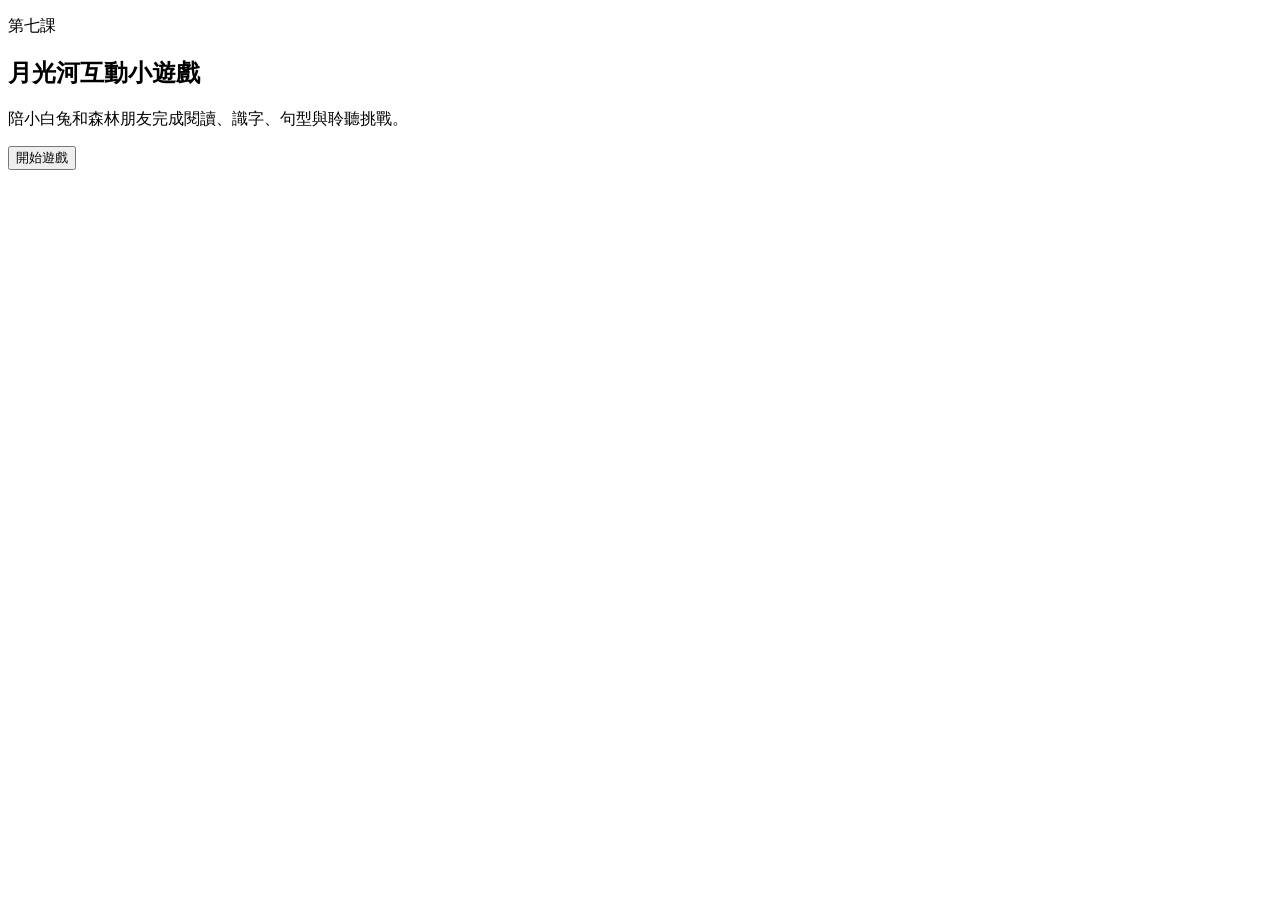
==== index.html @ 0c85de4f "Create index.html" ====
<!doctype html>
<html lang="zh-Hant">
  <head>
    <meta charset="utf-8">
    <meta name="viewport" content="width=device-width, initial-scale=1">
    <title>月光河互動小遊戲</title>
    <link rel="stylesheet" href="styles.css">
  </head>
  <body>
    <main class="shell">
      <section class="stage" aria-labelledby="game-title">
        <div class="sky" aria-hidden="true">
          <div class="moon"></div>
          <div class="stars star-a"></div>
          <div class="stars star-b"></div>
          <div class="stars star-c"></div>
          <div class="river">
            <span></span>
            <span></span>
            <span></span>
          </div>
          <div class="friends">
            <span class="friend rabbit"></span>
            <span class="friend monkey"></span>
            <span class="friend elephant"></span>
          </div>
        </div>

        <header class="hero">
          <p class="eyebrow">第七課</p>
          <h1 id="game-title">月光河互動小遊戲</h1>
          <p class="intro">陪小白兔和森林朋友完成閱讀、識字、句型與聆聽挑戰。</p>
          <button class="primary" id="start-button" type="button">開始遊戲</button>
        </header>
      </section>

      <section class="game-panel" id="game-panel" hidden>
        <div class="topbar">
          <div>
            <p class="label">目前關卡</p>
            <h2 id="level-title">故事排序</h2>
          </div>
          <div class="scoreboard" aria-live="polite">
            <span id="progress">1 / 6</span>
            <strong id="score">0 分</strong>
          </div>
        </div>

        <div class="progress-track" aria-hidden="true">
          <div id="progress-fill"></div>
        </div>

        <div class="prompt" id="prompt"></div>
        <div class="play-area" id="play-area"></div>

        <div class="feedback" id="feedback" role="status" aria-live="polite"></div>

        <div class="actions">
          <button class="ghost" id="hint-button" type="button">提示</button>
          <button class="secondary" id="check-button" type="button">檢查答案</button>
          <button class="primary" id="next-button" type="button" disabled>下一關</button>
        </div>
      </section>

      <section class="result-panel" id="result-panel" hidden>
        <p class="eyebrow">完成任務</p>
        <h2>月光河亮起來了！</h2>
        <p id="result-copy"></p>
        <div class="result-grid" id="result-grid"></div>
        <button class="primary" id="restart-button" type="button">再玩一次</button>
      </section>
    </main>

    <script src="app.js"></script>
  </body>
</html>
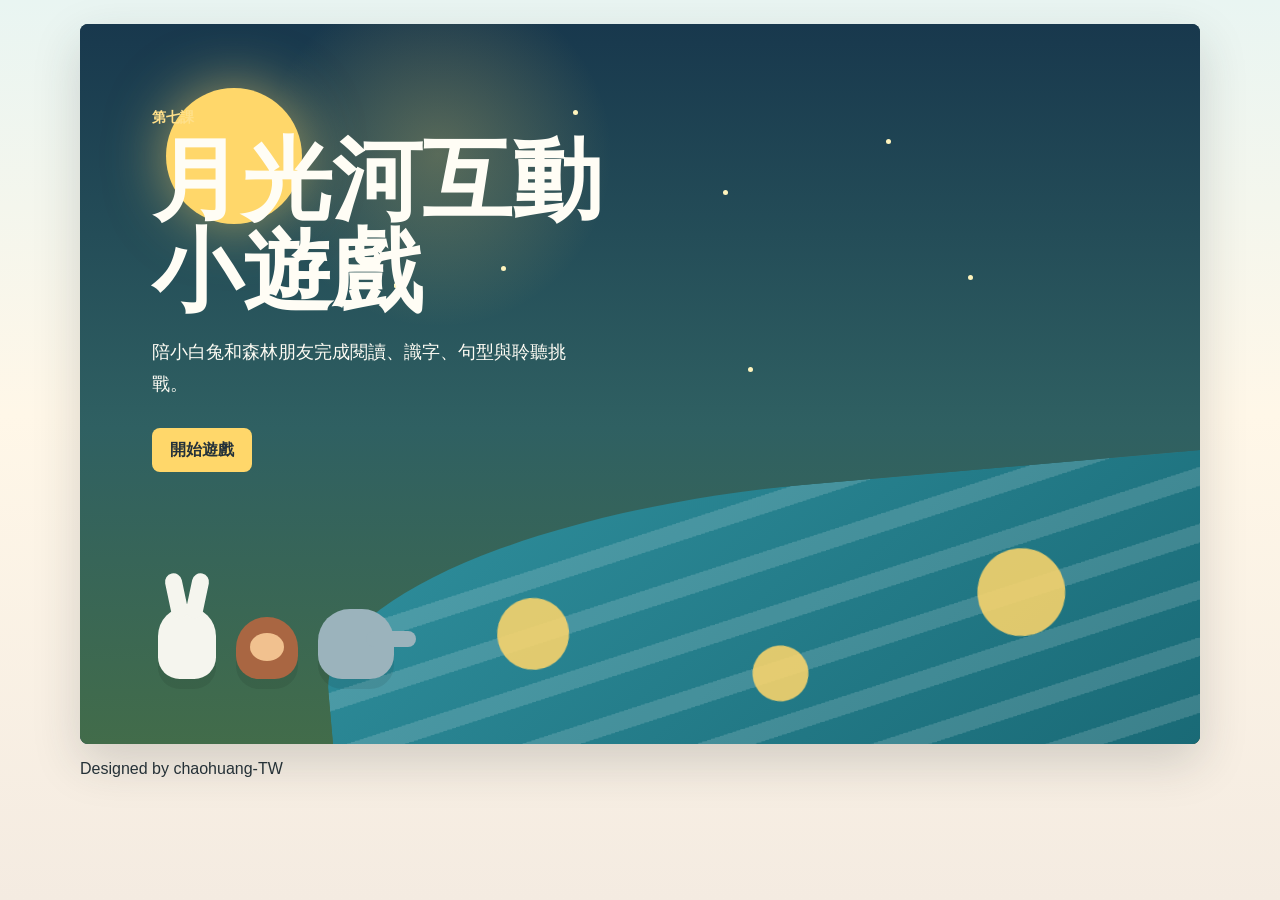
==== commit 079b18fb: "Update index.html" ====
--- a/index.html
+++ b/index.html
@@ -69,6 +69,8 @@
         <div class="result-grid" id="result-grid"></div>
         <button class="primary" id="restart-button" type="button">再玩一次</button>
       </section>
+
+      <p class="site-credit">Designed by chaohuang-TW</p>
     </main>
 
     <script src="app.js"></script>
--- a/styles.css
+++ b/styles.css
@@ -0,0 +1,572 @@
+:root {
+  color-scheme: light;
+  --ink: #263238;
+  --muted: #62727b;
+  --paper: #fffaf2;
+  --panel: #ffffff;
+  --river: #2f8f9d;
+  --river-deep: #176672;
+  --moon: #ffd76a;
+  --leaf: #4f8a56;
+  --berry: #c54b4b;
+  --violet: #6650a4;
+  --line: #d7e1df;
+  --shadow: 0 18px 48px rgba(38, 50, 56, 0.18);
+}
+
+* {
+  box-sizing: border-box;
+}
+
+body {
+  margin: 0;
+  min-height: 100vh;
+  font-family: "PingFang TC", "Noto Sans TC", "Microsoft JhengHei", sans-serif;
+  color: var(--ink);
+  background:
+    linear-gradient(180deg, #e9f5f2 0%, #fff7e8 46%, #f4ebe1 100%);
+}
+
+button {
+  min-height: 44px;
+  border: 0;
+  border-radius: 8px;
+  padding: 0 18px;
+  font: inherit;
+  font-weight: 700;
+  cursor: pointer;
+}
+
+button:disabled {
+  cursor: not-allowed;
+  opacity: 0.45;
+}
+
+.shell {
+  width: min(1120px, calc(100% - 32px));
+  margin: 0 auto;
+  padding: 24px 0;
+}
+
+.stage {
+  position: relative;
+  min-height: min(720px, calc(100vh - 48px));
+  overflow: hidden;
+  border-radius: 8px;
+  background: #123343;
+  box-shadow: var(--shadow);
+}
+
+.sky {
+  position: absolute;
+  inset: 0;
+  background:
+    radial-gradient(circle at 32% 18%, rgba(255, 215, 106, 0.26), transparent 18%),
+    linear-gradient(180deg, #18384d 0%, #2f6062 56%, #426c4a 100%);
+}
+
+.moon {
+  position: absolute;
+  top: 64px;
+  left: 86px;
+  width: 136px;
+  aspect-ratio: 1;
+  border-radius: 50%;
+  background: var(--moon);
+  box-shadow: 0 0 58px rgba(255, 215, 106, 0.58);
+}
+
+.stars,
+.stars::before,
+.stars::after {
+  position: absolute;
+  width: 5px;
+  height: 5px;
+  border-radius: 50%;
+  background: #fff4bd;
+  content: "";
+}
+
+.star-a {
+  left: 44%;
+  top: 12%;
+}
+
+.star-a::before {
+  left: 150px;
+  top: 80px;
+}
+
+.star-a::after {
+  left: -72px;
+  top: 156px;
+}
+
+.star-b {
+  left: 72%;
+  top: 16%;
+}
+
+.star-b::before {
+  left: 82px;
+  top: 136px;
+}
+
+.star-b::after {
+  left: -138px;
+  top: 228px;
+}
+
+.star-c {
+  left: 28%;
+  top: 36%;
+}
+
+.river {
+  position: absolute;
+  right: -8%;
+  bottom: -8%;
+  width: 86%;
+  height: 44%;
+  border-radius: 52% 0 0 0;
+  background:
+    repeating-linear-gradient(167deg, rgba(255, 255, 255, 0.15) 0 18px, transparent 18px 54px),
+    linear-gradient(145deg, var(--river), var(--river-deep));
+  transform: rotate(-5deg);
+}
+
+.river span {
+  position: absolute;
+  width: 72px;
+  aspect-ratio: 1;
+  border-radius: 50%;
+  background: rgba(255, 215, 106, 0.86);
+  filter: blur(0.2px);
+}
+
+.river span:nth-child(1) {
+  left: 18%;
+  top: 28%;
+}
+
+.river span:nth-child(2) {
+  left: 44%;
+  top: 50%;
+  width: 56px;
+}
+
+.river span:nth-child(3) {
+  left: 68%;
+  top: 26%;
+  width: 88px;
+}
+
+.friends {
+  position: absolute;
+  left: 7%;
+  bottom: 9%;
+  display: flex;
+  align-items: end;
+  gap: 20px;
+}
+
+.friend {
+  display: block;
+  position: relative;
+  width: 58px;
+  height: 72px;
+  border-radius: 32px 32px 24px 24px;
+  background: #f5f5ee;
+  box-shadow: 0 10px 0 rgba(0, 0, 0, 0.08);
+}
+
+.friend::before,
+.friend::after {
+  position: absolute;
+  content: "";
+}
+
+.rabbit::before,
+.rabbit::after {
+  top: -34px;
+  width: 17px;
+  height: 46px;
+  border-radius: 18px;
+  background: #f5f5ee;
+}
+
+.rabbit::before {
+  left: 10px;
+  transform: rotate(-12deg);
+}
+
+.rabbit::after {
+  right: 10px;
+  transform: rotate(12deg);
+}
+
+.monkey {
+  width: 62px;
+  height: 62px;
+  background: #a96642;
+}
+
+.monkey::before {
+  left: 14px;
+  top: 16px;
+  width: 34px;
+  height: 28px;
+  border-radius: 50%;
+  background: #f1c18f;
+}
+
+.elephant {
+  width: 76px;
+  height: 70px;
+  background: #9bb3bc;
+}
+
+.elephant::before {
+  left: 48px;
+  top: 22px;
+  width: 50px;
+  height: 16px;
+  border-radius: 18px;
+  background: #9bb3bc;
+}
+
+.hero {
+  position: relative;
+  z-index: 1;
+  width: min(560px, calc(100% - 40px));
+  padding: 84px 0 0 72px;
+  color: #fffdf5;
+}
+
+.eyebrow,
+.label {
+  margin: 0 0 8px;
+  font-size: 0.9rem;
+  font-weight: 800;
+  letter-spacing: 0;
+  color: #9d4d4d;
+}
+
+.hero .eyebrow {
+  color: #ffe08a;
+}
+
+h1,
+h2 {
+  margin: 0;
+  letter-spacing: 0;
+}
+
+h1 {
+  max-width: 620px;
+  font-size: 5.6rem;
+  line-height: 1.02;
+}
+
+.intro {
+  max-width: 420px;
+  margin: 18px 0 28px;
+  font-size: 1.15rem;
+  line-height: 1.75;
+}
+
+.primary {
+  color: #24313a;
+  background: var(--moon);
+}
+
+.secondary {
+  color: #fff;
+  background: var(--river-deep);
+}
+
+.ghost {
+  color: var(--river-deep);
+  background: #e8f3f0;
+}
+
+.game-panel,
+.result-panel {
+  margin: 0 auto;
+  padding: 24px;
+  border-radius: 8px;
+  background: var(--panel);
+  box-shadow: var(--shadow);
+}
+
+.game-panel {
+  max-width: 940px;
+}
+
+.result-panel {
+  max-width: 760px;
+  text-align: center;
+}
+
+.topbar,
+.actions,
+.scoreboard {
+  display: flex;
+  align-items: center;
+  gap: 12px;
+}
+
+.topbar {
+  justify-content: space-between;
+}
+
+.scoreboard span,
+.scoreboard strong {
+  display: inline-flex;
+  align-items: center;
+  min-height: 40px;
+  border-radius: 8px;
+  padding: 0 12px;
+  background: #f5eee6;
+}
+
+.scoreboard strong {
+  color: #fff;
+  background: var(--leaf);
+}
+
+.progress-track {
+  height: 10px;
+  margin: 20px 0 22px;
+  overflow: hidden;
+  border-radius: 999px;
+  background: #e6ece8;
+}
+
+#progress-fill {
+  width: 0;
+  height: 100%;
+  border-radius: inherit;
+  background: linear-gradient(90deg, var(--leaf), var(--moon), var(--berry));
+  transition: width 0.25s ease;
+}
+
+.prompt {
+  margin-bottom: 18px;
+  color: var(--muted);
+  font-size: 1.04rem;
+  line-height: 1.7;
+}
+
+.play-area {
+  display: grid;
+  gap: 14px;
+  min-height: 240px;
+}
+
+.card-grid {
+  display: grid;
+  grid-template-columns: repeat(auto-fit, minmax(180px, 1fr));
+  gap: 12px;
+}
+
+.choice,
+.order-card,
+.match-card,
+.word-chip {
+  border: 2px solid var(--line);
+  border-radius: 8px;
+  padding: 14px;
+  background: var(--paper);
+  line-height: 1.65;
+}
+
+.choice,
+.order-card,
+.word-chip {
+  text-align: left;
+}
+
+.choice[aria-pressed="true"],
+.word-chip.selected {
+  border-color: var(--river);
+  background: #e8f6f6;
+}
+
+.order-card {
+  display: grid;
+  grid-template-columns: auto 1fr auto;
+  align-items: center;
+  gap: 10px;
+}
+
+.order-buttons {
+  display: flex;
+  gap: 6px;
+}
+
+.icon-button {
+  width: 36px;
+  min-height: 36px;
+  padding: 0;
+  color: var(--ink);
+  background: #e4eee8;
+}
+
+.match-layout {
+  display: grid;
+  grid-template-columns: 1fr 1fr;
+  gap: 14px;
+}
+
+.match-list {
+  display: grid;
+  gap: 10px;
+}
+
+.match-card {
+  display: flex;
+  justify-content: space-between;
+  align-items: center;
+  gap: 8px;
+}
+
+select {
+  min-height: 40px;
+  border: 2px solid var(--line);
+  border-radius: 8px;
+  padding: 0 10px;
+  background: #fff;
+  font: inherit;
+}
+
+.sentence-box {
+  display: flex;
+  flex-wrap: wrap;
+  gap: 10px;
+  min-height: 72px;
+  border: 2px dashed var(--line);
+  border-radius: 8px;
+  padding: 12px;
+  background: #fbf8f0;
+}
+
+.bank {
+  display: flex;
+  flex-wrap: wrap;
+  gap: 10px;
+}
+
+.feedback {
+  min-height: 52px;
+  margin-top: 18px;
+  padding: 14px;
+  border-radius: 8px;
+  background: #f6f0e8;
+  color: var(--muted);
+  line-height: 1.65;
+}
+
+.feedback.good {
+  color: #245d43;
+  background: #e5f3ea;
+}
+
+.feedback.try {
+  color: #85442f;
+  background: #fff0e6;
+}
+
+.actions {
+  justify-content: flex-end;
+  margin-top: 16px;
+  flex-wrap: wrap;
+}
+
+.result-grid {
+  display: grid;
+  grid-template-columns: repeat(auto-fit, minmax(150px, 1fr));
+  gap: 12px;
+  margin: 24px 0;
+}
+
+.result-item {
+  border-radius: 8px;
+  padding: 16px;
+  background: var(--paper);
+}
+
+.result-item strong {
+  display: block;
+  font-size: 1.8rem;
+  color: var(--river-deep);
+}
+
+@media (max-width: 720px) {
+  .shell {
+    width: min(100% - 20px, 1120px);
+    padding: 10px 0;
+  }
+
+  .stage {
+    min-height: calc(100vh - 20px);
+  }
+
+  .hero {
+    width: calc(100% - 28px);
+    padding: 56px 0 0 24px;
+  }
+
+  h1 {
+    max-width: 240px;
+    font-size: 2.45rem;
+    line-height: 1.15;
+  }
+
+  .intro {
+    max-width: 292px;
+    font-size: 1.05rem;
+  }
+
+  .moon {
+    top: 42px;
+    left: auto;
+    right: 24px;
+    width: 76px;
+  }
+
+  .friends {
+    left: 24px;
+    bottom: 11%;
+    transform: scale(0.82);
+    transform-origin: left bottom;
+  }
+
+  .river {
+    width: 108%;
+    height: 38%;
+  }
+
+  .game-panel,
+  .result-panel {
+    padding: 18px;
+  }
+
+  .topbar,
+  .match-layout {
+    grid-template-columns: 1fr;
+  }
+
+  .topbar {
+    display: grid;
+  }
+
+  .scoreboard {
+    justify-content: space-between;
+  }
+
+  .actions {
+    display: grid;
+    grid-template-columns: 1fr;
+  }
+}
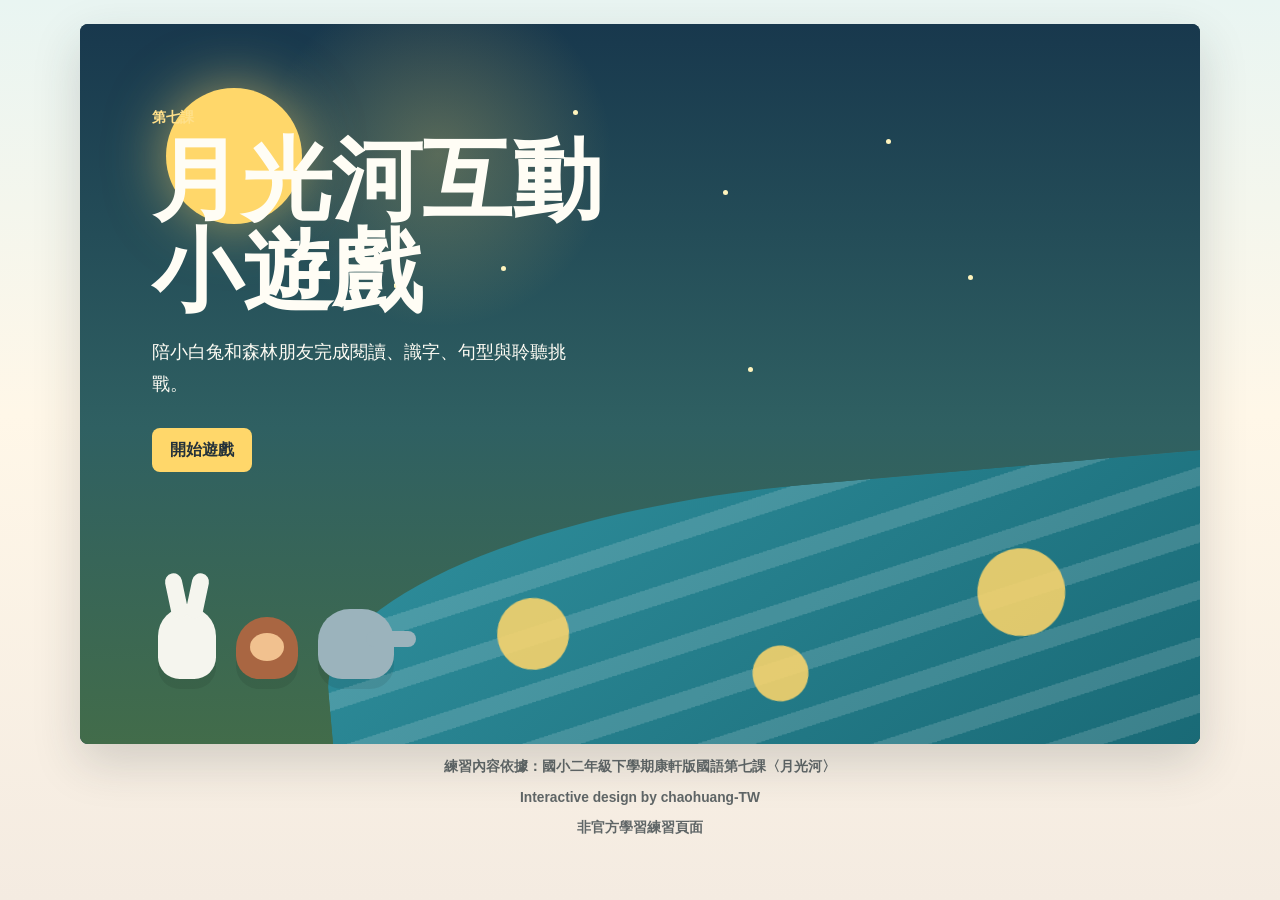
==== commit ffa2c687: "Update index.html" ====
--- a/index.html
+++ b/index.html
@@ -70,7 +70,11 @@
         <button class="primary" id="restart-button" type="button">再玩一次</button>
       </section>
 
-      <p class="site-credit">Designed by chaohuang-TW</p>
+      <footer class="site-credit">
+        <p>練習內容依據：國小二年級下學期康軒版國語第七課〈月光河〉</p>
+        <p>Interactive design by chaohuang-TW</p>
+        <p>非官方學習練習頁面</p>
+      </footer>
     </main>
 
     <script src="app.js"></script>
--- a/styles.css
+++ b/styles.css
@@ -48,6 +48,15 @@
   padding: 24px 0;
 }
 
+.site-credit {
+  margin: 14px 0 0;
+  color: rgba(38, 50, 56, 0.72);
+  font-size: 0.86rem;
+  font-weight: 700;
+  letter-spacing: 0;
+  text-align: center;
+}
+
 .stage {
   position: relative;
   min-height: min(720px, calc(100vh - 48px));
@@ -508,6 +517,11 @@
     padding: 10px 0;
   }
 
+  .site-credit {
+    margin-top: 10px;
+    font-size: 0.8rem;
+  }
+
   .stage {
     min-height: calc(100vh - 20px);
   }
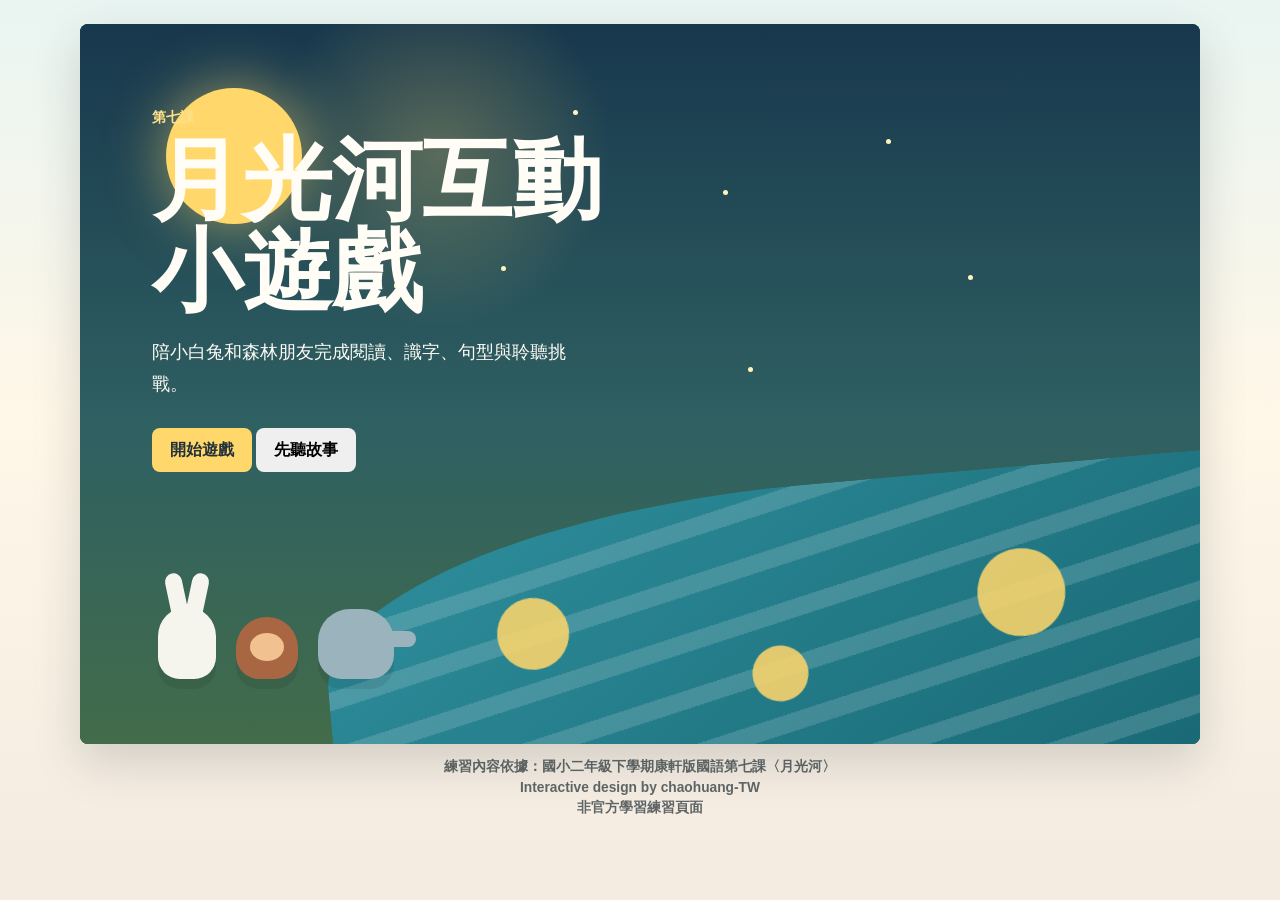
==== commit c6f7fc4a: "Add story listening controls" ====
--- a/index.html
+++ b/index.html
@@ -30,7 +30,10 @@
           <p class="eyebrow">第七課</p>
           <h1 id="game-title">月光河互動小遊戲</h1>
           <p class="intro">陪小白兔和森林朋友完成閱讀、識字、句型與聆聽挑戰。</p>
-          <button class="primary" id="start-button" type="button">開始遊戲</button>
+          <div class="hero-actions">
+            <button class="primary" id="start-button" type="button">開始遊戲</button>
+            <button class="listen-button" id="story-button" type="button">先聽故事</button>
+          </div>
         </header>
       </section>
 
@@ -63,6 +66,7 @@
       </section>
 
       <section class="result-panel" id="result-panel" hidden>
+        <div class="confetti-layer" id="confetti-layer" aria-hidden="true"></div>
         <p class="eyebrow">完成任務</p>
         <h2>月光河亮起來了！</h2>
         <p id="result-copy"></p>
--- a/styles.css
+++ b/styles.css
@@ -57,6 +57,10 @@
   text-align: center;
 }
 
+.site-credit p {
+  margin: 4px 0;
+}
+
 .stage {
   position: relative;
   min-height: min(720px, calc(100vh - 48px));
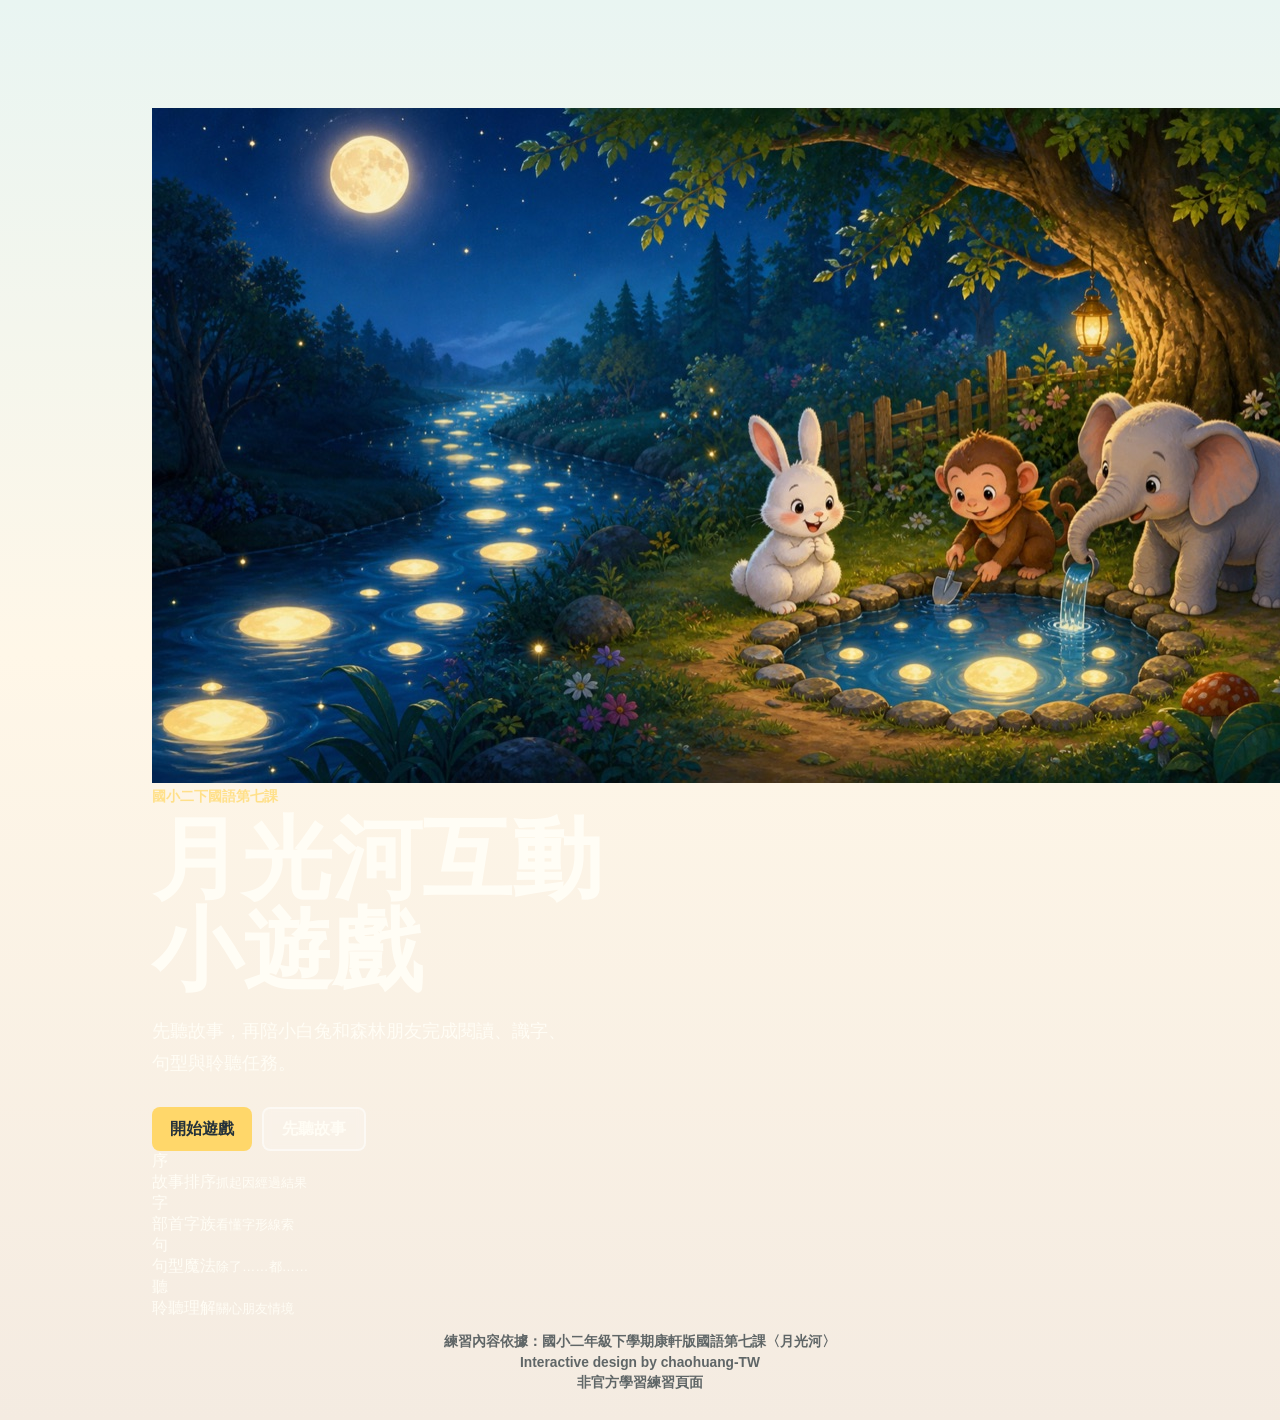
==== commit b892bf90: "Redesign lesson 7 layout" ====
--- a/index.html
+++ b/index.html
@@ -8,61 +8,60 @@
   </head>
   <body>
     <main class="shell">
-      <section class="stage" aria-labelledby="game-title">
-        <div class="sky" aria-hidden="true">
-          <div class="moon"></div>
-          <div class="stars star-a"></div>
-          <div class="stars star-b"></div>
-          <div class="stars star-c"></div>
-          <div class="river">
-            <span></span>
-            <span></span>
-            <span></span>
-          </div>
-          <div class="friends">
-            <span class="friend rabbit"></span>
-            <span class="friend monkey"></span>
-            <span class="friend elephant"></span>
+      <section class="hero" aria-labelledby="game-title">
+        <img class="hero-scene" src="[data-uri]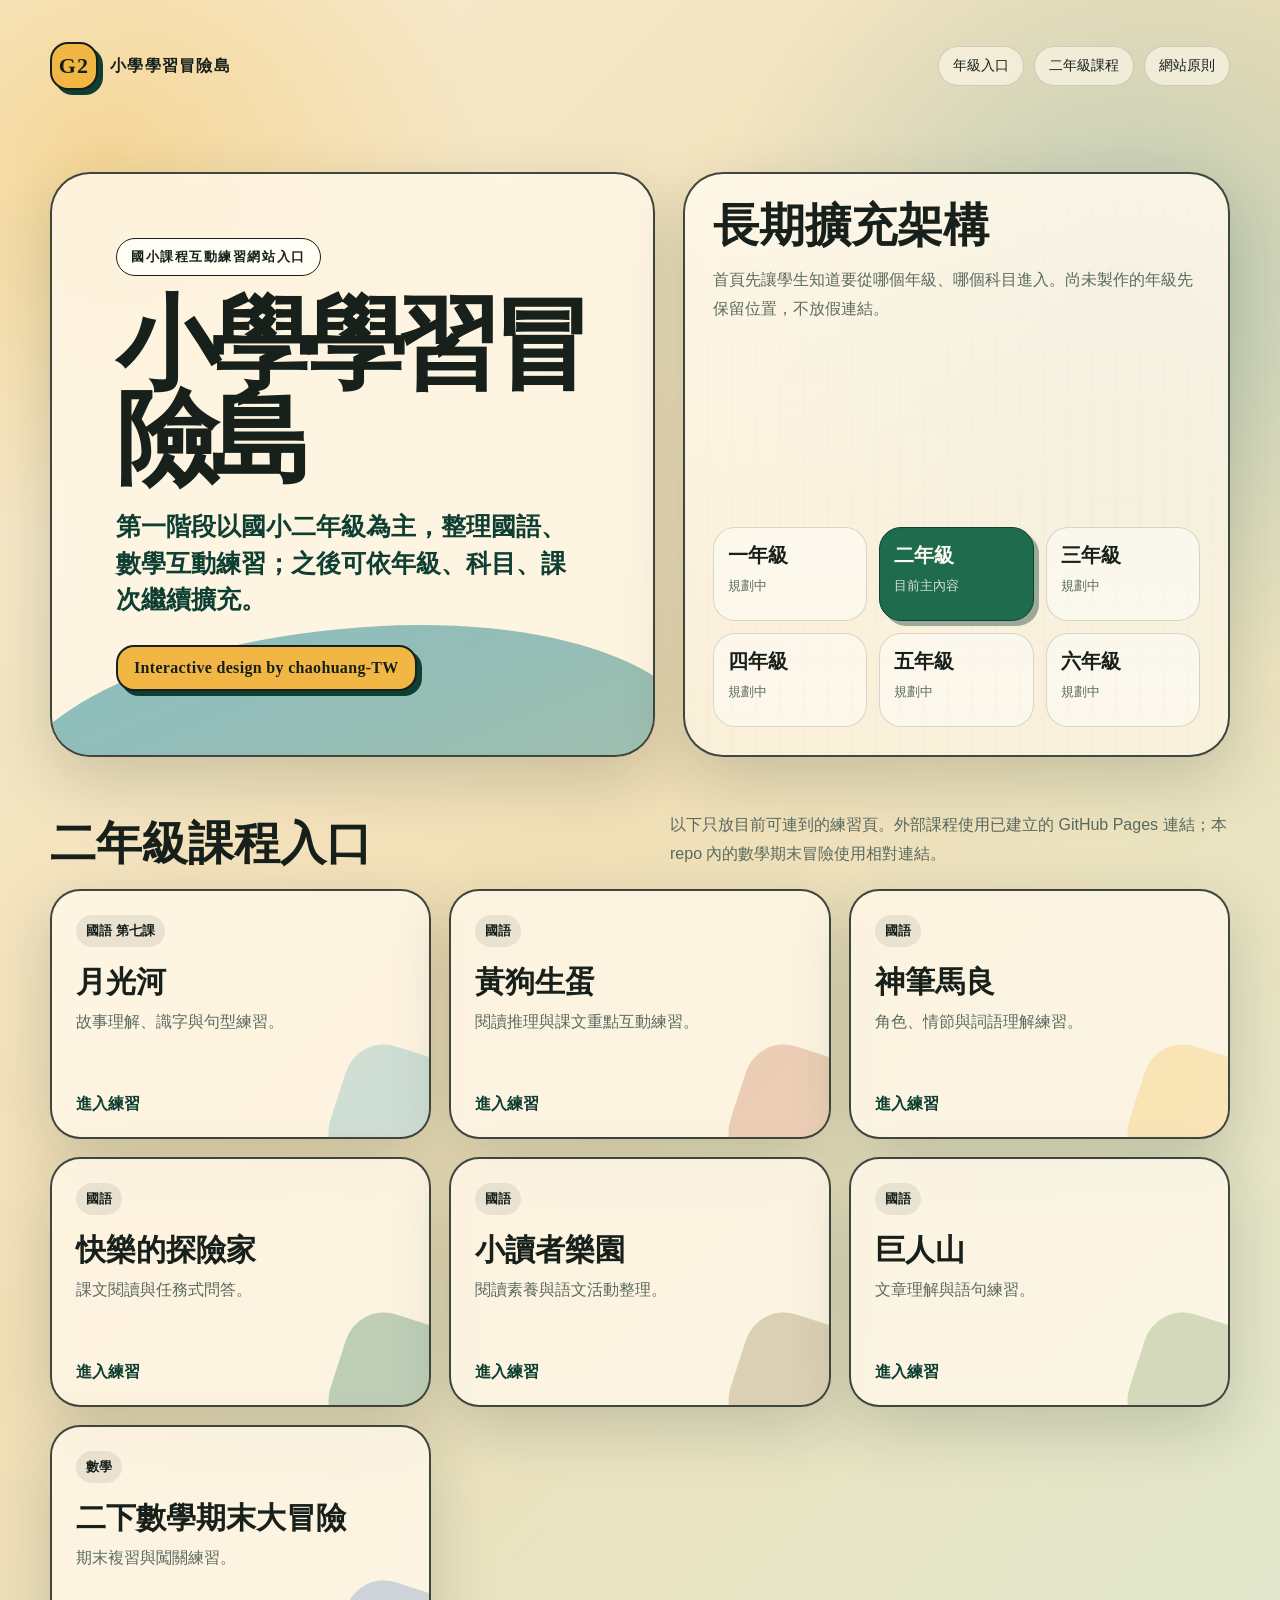
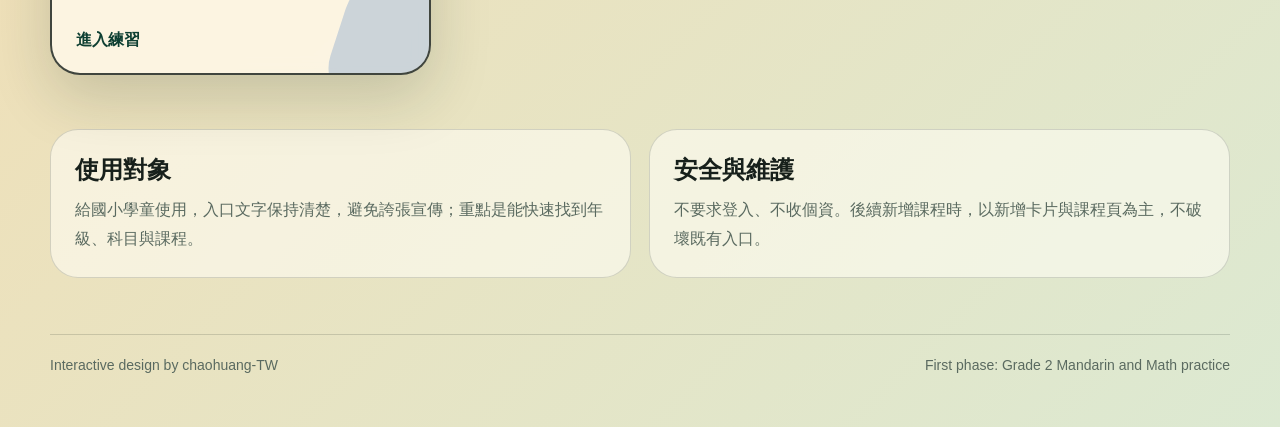
==== commit 024f5cc1: "Publish learning homepage" ====
--- a/index.html
+++ b/index.html
@@ -1,85 +1,50 @@
 <!doctype html>
 <html lang="zh-Hant">
-  <head>
-    <meta charset="utf-8">
-    <meta name="viewport" content="width=device-width, initial-scale=1">
-    <title>月光河互動小遊戲</title>
-    <link rel="stylesheet" href="styles.css">
-  </head>
-  <body>
-    <main class="shell">
-      <section class="hero" aria-labelledby="game-title">
-        <img class="hero-scene" src="[data-uri]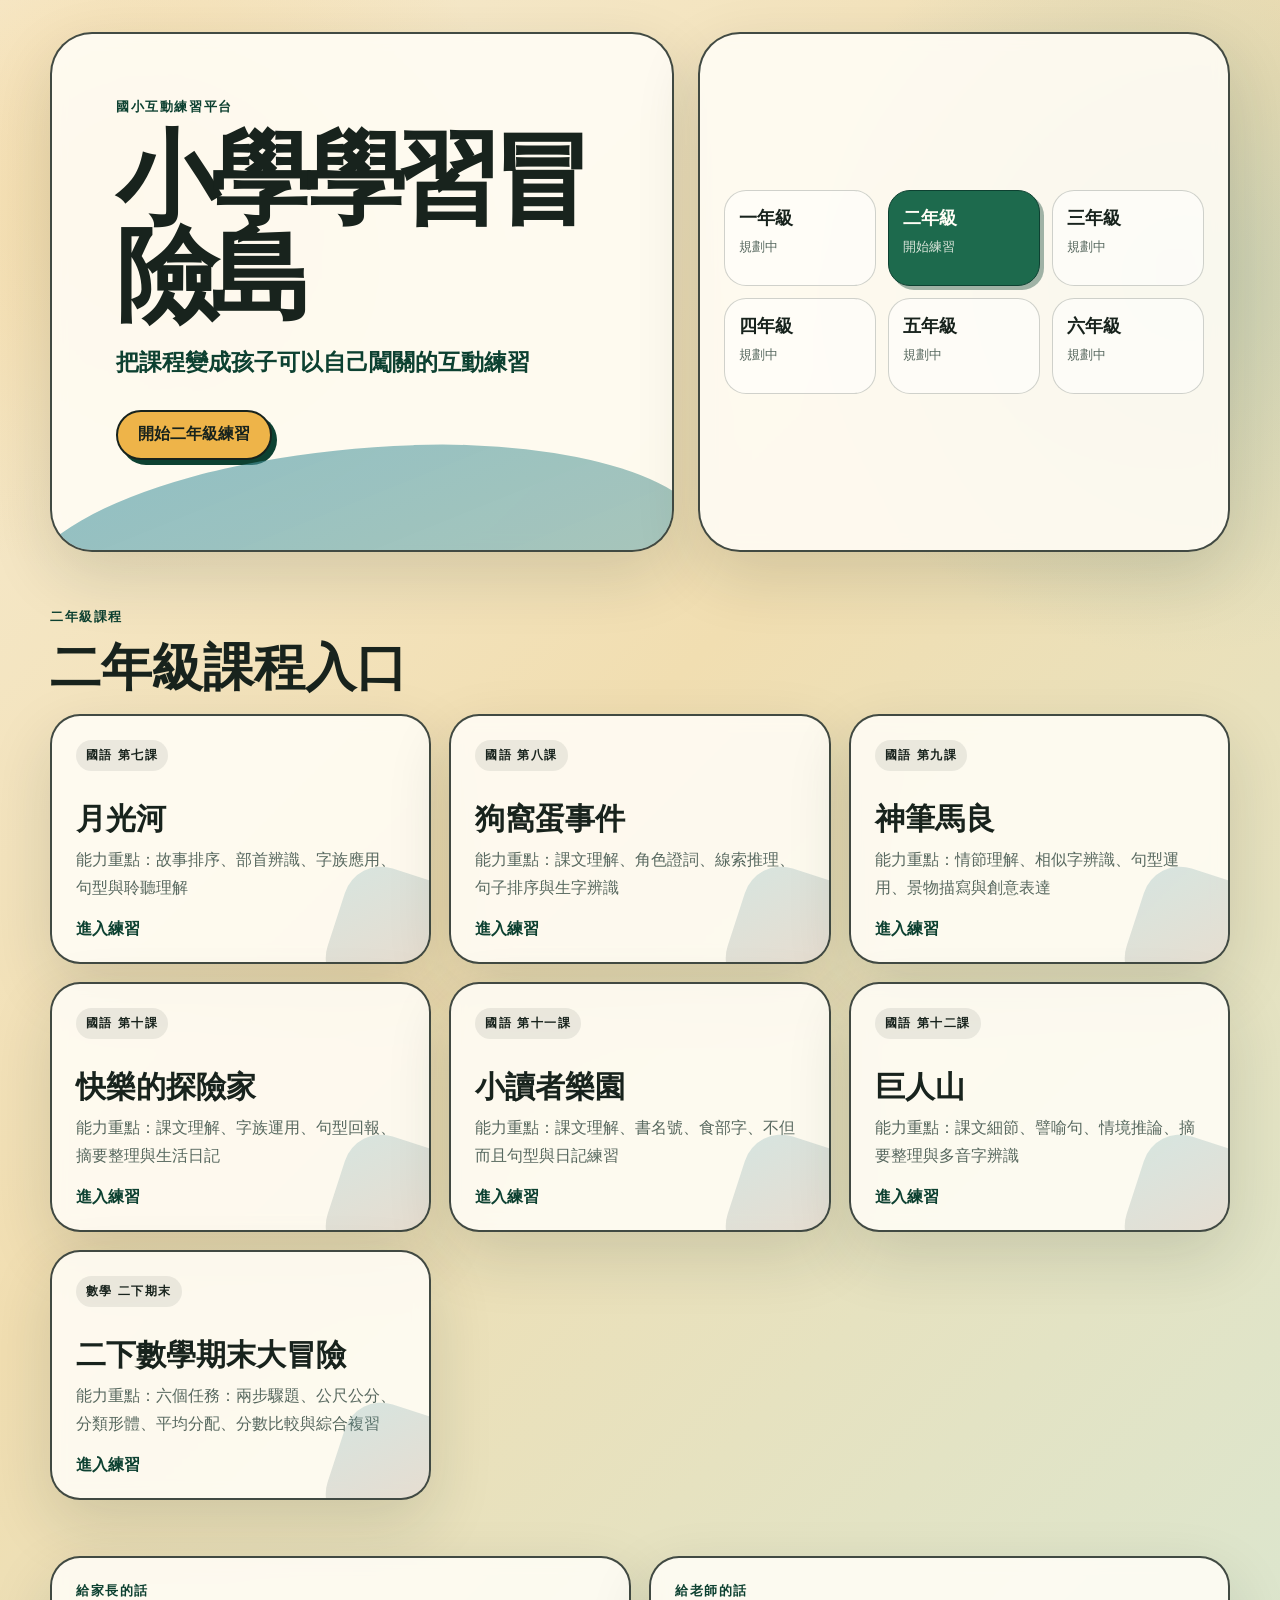
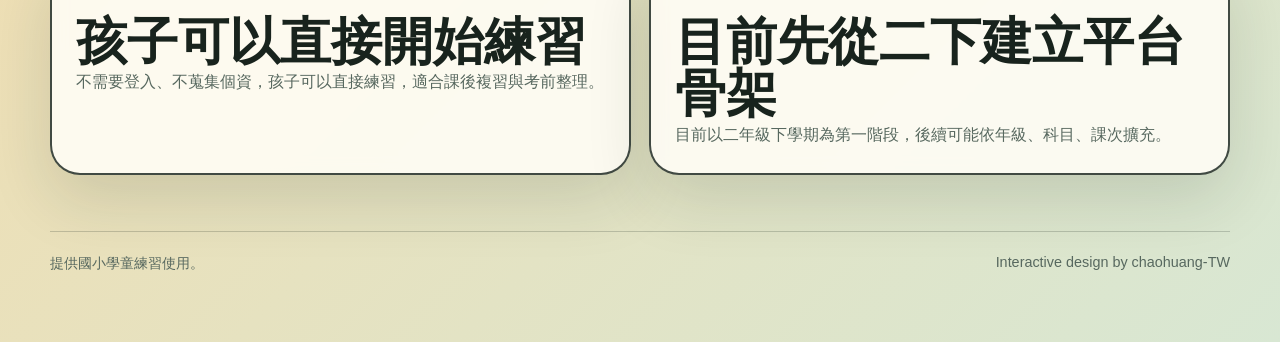
==== commit 26af130e: "Refine homepage and unify course platform" ====
--- a/index.html
+++ b/index.html
@@ -4,47 +4,70 @@
   <meta charset="utf-8">
   <meta name="viewport" content="width=device-width, initial-scale=1">
   <title>小學學習冒險島</title>
-  <meta name="description" content="國小課程互動練習網站入口，第一階段以國小二年級內容為主。">
-  <style>
-    :root{--ink:#17201b;--muted:#5a6a60;--paper:#fff8ea;--leaf:#1f6b4d;--leaf2:#0e3f32;--river:#5aa6b2;--sun:#f1b643;--line:rgba(23,32,27,.16);--shadow:0 22px 60px rgba(22,45,36,.18)}
-    *{box-sizing:border-box}html{scroll-behavior:smooth}body{margin:0;min-height:100vh;color:var(--ink);font-family:"BiauKai","Kaiti TC","PingFang TC","Noto Serif TC",serif;background:radial-gradient(circle at 8% 8%,rgba(241,182,67,.38),transparent 24rem),radial-gradient(circle at 88% 14%,rgba(90,166,178,.35),transparent 26rem),linear-gradient(135deg,#f8ecd0 0%,#f1dfb6 42%,#dce9d2 100%)}a{color:inherit}.site{width:min(1180px,calc(100% - 36px));margin:auto;padding:28px 0 54px}.topbar{display:flex;justify-content:space-between;align-items:center;gap:18px;padding:14px 0 28px}.mark{display:flex;align-items:center;gap:12px;font-weight:900;letter-spacing:.08em}.mark-icon{display:grid;place-items:center;width:48px;height:48px;border:2px solid var(--ink);border-radius:18px;background:var(--sun);box-shadow:5px 5px 0 var(--leaf2);font-family:Georgia,serif;font-size:22px}.nav{display:flex;flex-wrap:wrap;gap:10px;font-family:"PingFang TC",sans-serif;font-size:14px}.nav a{text-decoration:none;padding:10px 14px;border:1px solid var(--line);border-radius:999px;background:rgba(255,248,234,.62)}.hero{display:grid;grid-template-columns:1.05fr .95fr;gap:28px;align-items:stretch;min-height:500px}.hero-card,.panel,.course-card{border:2px solid rgba(23,32,27,.82);background:rgba(255,248,234,.82);box-shadow:var(--shadow);backdrop-filter:blur(8px)}.hero-card{position:relative;overflow:hidden;border-radius:40px;padding:clamp(28px,5vw,64px)}.hero-card:before{content:"";position:absolute;inset:auto -8% -28% -8%;height:50%;background:linear-gradient(160deg,rgba(90,166,178,.72),rgba(31,107,77,.38));border-radius:60% 45% 0 0;transform:rotate(-2deg)}.hero-card>*{position:relative}.eyebrow{display:inline-flex;margin:0 0 22px;padding:9px 14px;border:1px solid var(--ink);border-radius:999px;background:#fffdf4;font-family:"PingFang TC",sans-serif;font-size:13px;letter-spacing:.12em;font-weight:800}h1{margin:0;max-width:8em;font-size:clamp(52px,8vw,104px);line-height:.92;letter-spacing:-.08em}.statement{margin:22px 0 0;max-width:34rem;color:var(--leaf2);font-family:"PingFang TC",sans-serif;font-size:clamp(18px,2.4vw,25px);font-weight:800;line-height:1.45}.declaration{margin-top:28px;display:inline-block;padding:12px 16px;border:2px solid var(--ink);border-radius:18px;background:var(--sun);box-shadow:5px 5px 0 var(--leaf2);font-family:Georgia,"Times New Roman",serif;font-weight:900;letter-spacing:.02em}.panel{border-radius:40px;padding:28px;display:flex;flex-direction:column;justify-content:space-between;gap:22px;background:linear-gradient(180deg,rgba(255,248,234,.9),rgba(255,248,234,.66)),repeating-linear-gradient(90deg,transparent 0 22px,rgba(31,107,77,.06) 22px 24px)}.panel h2,.section-title h2{margin:0;font-size:clamp(28px,4vw,46px);line-height:1.05}.panel p,.section-title p,.course-card p,.note p{font-family:"PingFang TC","Noto Sans TC",sans-serif;color:var(--muted);line-height:1.8}.grade-map{display:grid;grid-template-columns:repeat(3,1fr);gap:12px}.grade{min-height:94px;border:1px solid var(--line);border-radius:22px;background:rgba(255,255,255,.45);padding:14px;font-family:"PingFang TC",sans-serif}.grade strong{display:block;font-size:20px}.grade span{display:block;margin-top:8px;color:var(--muted);font-size:13px}.grade.active{background:var(--leaf);color:#fffdf4;border-color:var(--leaf2);box-shadow:5px 5px 0 rgba(14,63,50,.4)}.grade.active span{color:rgba(255,253,244,.82)}section{margin-top:54px}.section-title{display:flex;align-items:end;justify-content:space-between;gap:22px;margin-bottom:20px}.section-title p{max-width:560px;margin:0}.courses{display:grid;grid-template-columns:repeat(3,1fr);gap:18px}.course-card{position:relative;min-height:250px;overflow:hidden;border-radius:30px;padding:24px;text-decoration:none;transition:transform .18s ease,box-shadow .18s ease}.course-card:hover{transform:translateY(-5px);box-shadow:0 28px 70px rgba(22,45,36,.23)}.course-card:after{content:"";position:absolute;right:-36px;bottom:-44px;width:130px;height:130px;border-radius:40px;background:var(--accent,var(--river));opacity:.28;transform:rotate(18deg)}.tag{display:inline-flex;padding:7px 10px;border-radius:999px;background:rgba(23,32,27,.08);font-family:"PingFang TC",sans-serif;font-size:13px;font-weight:800}.course-card h3{margin:18px 0 10px;font-size:30px;line-height:1.12}.course-card p{margin:0 0 24px}.go{position:absolute;left:24px;bottom:22px;font-family:"PingFang TC",sans-serif;font-weight:900;color:var(--leaf2)}.note{display:grid;grid-template-columns:1fr 1fr;gap:18px}.note-card{border:1px solid var(--line);border-radius:28px;padding:24px;background:rgba(255,253,244,.58)}.note h3{margin:0 0 10px;font-size:24px}.note p{margin:0}footer{margin-top:56px;padding-top:22px;border-top:1px solid var(--line);display:flex;justify-content:space-between;gap:18px;flex-wrap:wrap;color:var(--muted);font-family:"PingFang TC",sans-serif;font-size:14px}@media(max-width:900px){.hero,.note{grid-template-columns:1fr}.courses{grid-template-columns:repeat(2,1fr)}.section-title{display:block}}@media(max-width:640px){.site{width:min(100% - 24px,1180px);padding-top:18px}.topbar{align-items:flex-start;flex-direction:column}.hero-card,.panel{border-radius:28px}.grade-map,.courses{grid-template-columns:1fr}h1{font-size:58px}.course-card{min-height:220px}}
-  </style>
+  <meta name="description" content="國小課文與數學複習互動練習平台。">
+  <link rel="stylesheet" href="styles.css">
 </head>
 <body>
-  <main class="site">
-    <header class="topbar">
-      <div class="mark"><span class="mark-icon">G2</span><span>小學學習冒險島</span></div>
-      <nav class="nav" aria-label="首頁導覽"><a href="#grades">年級入口</a><a href="#grade-2">二年級課程</a><a href="#principles">網站原則</a></nav>
-    </header>
+  <main class="site-shell">
     <section class="hero" aria-labelledby="home-title">
-      <div class="hero-card">
-        <p class="eyebrow">國小課程互動練習網站入口</p>
+      <div class="hero-copy">
+        <p class="hero-kicker">國小互動練習平台</p>
         <h1 id="home-title">小學學習冒險島</h1>
-        <p class="statement">第一階段以國小二年級為主，整理國語、數學互動練習；之後可依年級、科目、課次繼續擴充。</p>
-        <div class="declaration">Interactive design by chaohuang-TW</div>
+        <p class="hero-text">把課程變成孩子可以自己闖關的互動練習</p>
+        <div class="hero-actions">
+          <a class="primary-link" href="#grade-2">開始二年級練習</a>
+        </div>
       </div>
-      <aside class="panel" id="grades" aria-label="年級狀態">
-        <div><h2>長期擴充架構</h2><p>首頁先讓學生知道要從哪個年級、哪個科目進入。尚未製作的年級先保留位置，不放假連結。</p></div>
-        <div class="grade-map"><div class="grade"><strong>一年級</strong><span>規劃中</span></div><div class="grade active"><strong>二年級</strong><span>目前主內容</span></div><div class="grade"><strong>三年級</strong><span>規劃中</span></div><div class="grade"><strong>四年級</strong><span>規劃中</span></div><div class="grade"><strong>五年級</strong><span>規劃中</span></div><div class="grade"><strong>六年級</strong><span>規劃中</span></div></div>
-      </aside>
-    </section>
-    <section id="grade-2" aria-labelledby="grade-2-title">
-      <div class="section-title"><h2 id="grade-2-title">二年級課程入口</h2><p>以下只放目前可連到的練習頁。外部課程使用已建立的 GitHub Pages 連結；本 repo 內的數學期末冒險使用相對連結。</p></div>
-      <div class="courses">
-        <a class="course-card" style="--accent:#5aa6b2" href="./g2-mandarin-moon-river/"><span class="tag">國語 第七課</span><h3>月光河</h3><p>故事理解、識字與句型練習。</p><span class="go">進入練習</span></a>
-        <a class="course-card" style="--accent:#bd6842" href="https://chaohuang-tw.github.io/g2-mandarin-dog-egg-case/"><span class="tag">國語</span><h3>黃狗生蛋</h3><p>閱讀推理與課文重點互動練習。</p><span class="go">進入練習</span></a>
-        <a class="course-card" style="--accent:#f1b643" href="https://chaohuang-tw.github.io/g2-mandarin-magic-brush-ma-liang/"><span class="tag">國語</span><h3>神筆馬良</h3><p>角色、情節與詞語理解練習。</p><span class="go">進入練習</span></a>
-        <a class="course-card" style="--accent:#1f6b4d" href="https://chaohuang-tw.github.io/g2-mandarin-happy-explorer/"><span class="tag">國語</span><h3>快樂的探險家</h3><p>課文閱讀與任務式問答。</p><span class="go">進入練習</span></a>
-        <a class="course-card" style="--accent:#8a6f3d" href="https://chaohuang-tw.github.io/g2-mandarin-little-reader-paradise/"><span class="tag">國語</span><h3>小讀者樂園</h3><p>閱讀素養與語文活動整理。</p><span class="go">進入練習</span></a>
-        <a class="course-card" style="--accent:#6f8f54" href="https://chaohuang-tw.github.io/g2-mandarin-giant-mountain/"><span class="tag">國語</span><h3>巨人山</h3><p>文章理解與語句練習。</p><span class="go">進入練習</span></a>
-        <a class="course-card" style="--accent:#4f7fc1" href="./g2-math-final-adventure/"><span class="tag">數學</span><h3>二下數學期末大冒險</h3><p>期末複習與闖關練習。</p><span class="go">進入練習</span></a>
+      <div class="hero-side" aria-label="年級入口">
+        <div class="grade-grid">
+          <div class="grade-card"><strong>一年級</strong><span>規劃中</span></div>
+          <a class="grade-card active" href="#grade-2"><strong>二年級</strong><span>開始練習</span></a>
+          <div class="grade-card"><strong>三年級</strong><span>規劃中</span></div>
+          <div class="grade-card"><strong>四年級</strong><span>規劃中</span></div>
+          <div class="grade-card"><strong>五年級</strong><span>規劃中</span></div>
+          <div class="grade-card"><strong>六年級</strong><span>規劃中</span></div>
+        </div>
       </div>
     </section>
-    <section id="principles" class="note" aria-label="網站原則">
-      <div class="note-card"><h3>使用對象</h3><p>給國小學童使用，入口文字保持清楚，避免誇張宣傳；重點是能快速找到年級、科目與課程。</p></div>
-      <div class="note-card"><h3>安全與維護</h3><p>不要求登入、不收個資。後續新增課程時，以新增卡片與課程頁為主，不破壞既有入口。</p></div>
+
+    <section class="course-section" id="grade-2" aria-labelledby="grade-2-title">
+      <div class="section-head">
+        <div>
+          <p class="section-kicker">二年級課程</p>
+          <h2 id="grade-2-title">二年級課程入口</h2>
+        </div>
+      </div>
+      <div class="course-grid" id="course-grid"></div>
     </section>
-    <footer><span>Interactive design by chaohuang-TW</span><span>First phase: Grade 2 Mandarin and Math practice</span></footer>
+
+    <section class="support-section" aria-label="平台說明">
+      <article class="support-card">
+        <p class="section-kicker">給家長的話</p>
+        <h2>孩子可以直接開始練習</h2>
+        <p>不需要登入、不蒐集個資，孩子可以直接練習，適合課後複習與考前整理。</p>
+      </article>
+      <article class="support-card">
+        <p class="section-kicker">給老師的話</p>
+        <h2>目前先從二下建立平台骨架</h2>
+        <p>目前以二年級下學期為第一階段，後續可能依年級、科目、課次擴充。</p>
+      </article>
+    </section>
+
+    <footer class="site-footer">
+      <p>提供國小學童練習使用。</p>
+      <p>Interactive design by chaohuang-TW</p>
+    </footer>
   </main>
+
+  <template id="course-card-template">
+    <a class="course-card" href="">
+      <p class="course-label"></p>
+      <h3 class="course-name"></h3>
+      <p class="course-focus"></p>
+      <span class="course-action">進入練習</span>
+    </a>
+  </template>
+
+  <script src="app.js"></script>
 </body>
 </html>
--- a/styles.css
+++ b/styles.css
@@ -0,0 +1,335 @@
+:root {
+  color-scheme: light;
+  --ink: #18231d;
+  --muted: #57685f;
+  --paper: #fff8ea;
+  --surface: rgba(255, 253, 246, 0.88);
+  --line: rgba(24, 35, 29, 0.2);
+  --leaf: #1d6a4d;
+  --leaf-dark: #0d4131;
+  --river: #4f9cab;
+  --sun: #eeb449;
+  --clay: #bb6a42;
+  --shadow: 0 24px 64px rgba(19, 40, 32, 0.14);
+}
+
+* {
+  box-sizing: border-box;
+}
+
+html {
+  scroll-behavior: smooth;
+}
+
+body {
+  margin: 0;
+  min-height: 100vh;
+  color: var(--ink);
+  font-family: "BiauKai", "Kaiti TC", "PingFang TC", "Noto Serif TC", serif;
+  background:
+    radial-gradient(circle at 10% 10%, rgba(238, 180, 73, 0.28), transparent 24rem),
+    radial-gradient(circle at 92% 14%, rgba(79, 156, 171, 0.24), transparent 24rem),
+    linear-gradient(135deg, #f7ecd2 0%, #f1deb1 42%, #d8e7d3 100%);
+}
+
+a {
+  color: inherit;
+  text-decoration: none;
+}
+
+h1,
+h2,
+h3,
+p {
+  margin-top: 0;
+}
+
+.site-shell {
+  width: min(1180px, calc(100% - 32px));
+  margin: 0 auto;
+  padding: 32px 0 54px;
+}
+
+.hero {
+  display: grid;
+  grid-template-columns: 1.08fr 0.92fr;
+  gap: 24px;
+  min-height: 520px;
+}
+
+.hero-copy,
+.hero-side,
+.course-card,
+.support-card {
+  border: 2px solid rgba(24, 35, 29, 0.82);
+  background: var(--surface);
+  box-shadow: var(--shadow);
+  backdrop-filter: blur(8px);
+}
+
+.hero-copy {
+  position: relative;
+  overflow: hidden;
+  border-radius: 42px;
+  padding: clamp(28px, 5vw, 64px);
+}
+
+.hero-copy::after {
+  content: "";
+  position: absolute;
+  inset: auto -6% -28% -6%;
+  height: 48%;
+  background: linear-gradient(160deg, rgba(79, 156, 171, 0.64), rgba(29, 106, 77, 0.34));
+  border-radius: 58% 42% 0 0;
+  transform: rotate(-2deg);
+}
+
+.hero-copy > * {
+  position: relative;
+}
+
+.hero-kicker,
+.section-kicker,
+.course-label {
+  font-family: "PingFang TC", "Noto Sans TC", sans-serif;
+  font-weight: 900;
+  letter-spacing: 0.12em;
+}
+
+.hero-kicker,
+.section-kicker {
+  margin-bottom: 16px;
+  color: var(--leaf-dark);
+  font-size: 0.84rem;
+  text-transform: uppercase;
+}
+
+h1 {
+  max-width: 8em;
+  margin-bottom: 18px;
+  font-size: clamp(3.4rem, 8vw, 6.6rem);
+  line-height: 0.94;
+  letter-spacing: -0.08em;
+}
+
+.hero-text {
+  max-width: 34rem;
+  margin-bottom: 0;
+  color: var(--leaf-dark);
+  font-family: "PingFang TC", "Noto Sans TC", sans-serif;
+  font-size: clamp(1.1rem, 2vw, 1.45rem);
+  font-weight: 800;
+  line-height: 1.7;
+}
+
+.hero-actions {
+  margin-top: 28px;
+}
+
+.primary-link {
+  display: inline-flex;
+  align-items: center;
+  justify-content: center;
+  min-height: 50px;
+  padding: 12px 20px;
+  border: 2px solid var(--ink);
+  border-radius: 999px;
+  background: var(--sun);
+  box-shadow: 5px 5px 0 var(--leaf-dark);
+  font-family: "PingFang TC", "Noto Sans TC", sans-serif;
+  font-weight: 900;
+}
+
+.hero-side {
+  border-radius: 42px;
+  padding: 24px;
+  display: flex;
+  align-items: center;
+}
+
+.grade-grid {
+  display: grid;
+  grid-template-columns: repeat(3, 1fr);
+  gap: 12px;
+  width: 100%;
+}
+
+.grade-card {
+  min-height: 96px;
+  padding: 14px;
+  border: 1px solid var(--line);
+  border-radius: 22px;
+  background: rgba(255, 255, 255, 0.52);
+  font-family: "PingFang TC", "Noto Sans TC", sans-serif;
+}
+
+.grade-card strong {
+  display: block;
+  font-size: 1.15rem;
+}
+
+.grade-card span {
+  display: block;
+  margin-top: 8px;
+  color: var(--muted);
+  font-size: 0.84rem;
+}
+
+.grade-card.active {
+  background: var(--leaf);
+  color: #fffdf5;
+  border-color: var(--leaf-dark);
+  box-shadow: 4px 4px 0 rgba(13, 65, 49, 0.38);
+}
+
+.grade-card.active span {
+  color: rgba(255, 253, 245, 0.84);
+}
+
+.course-section,
+.support-section {
+  margin-top: 56px;
+}
+
+.section-head {
+  margin-bottom: 20px;
+}
+
+h2 {
+  margin-bottom: 0;
+  font-size: clamp(2rem, 4vw, 3.2rem);
+  line-height: 1.02;
+}
+
+.course-grid {
+  display: grid;
+  grid-template-columns: repeat(3, 1fr);
+  gap: 18px;
+}
+
+.course-card {
+  position: relative;
+  overflow: hidden;
+  border-radius: 30px;
+  min-height: 250px;
+  padding: 24px;
+  transition: transform 180ms ease, box-shadow 180ms ease;
+}
+
+.course-card:hover {
+  transform: translateY(-5px);
+  box-shadow: 0 30px 70px rgba(19, 40, 32, 0.22);
+}
+
+.course-card::after {
+  content: "";
+  position: absolute;
+  right: -36px;
+  bottom: -44px;
+  width: 132px;
+  height: 132px;
+  border-radius: 38px;
+  background: linear-gradient(135deg, var(--river), var(--clay));
+  opacity: 0.22;
+  transform: rotate(18deg);
+}
+
+.course-card > * {
+  position: relative;
+}
+
+.course-label {
+  display: inline-flex;
+  padding: 7px 10px;
+  border-radius: 999px;
+  background: rgba(24, 35, 29, 0.08);
+  font-size: 0.78rem;
+}
+
+.course-name {
+  margin: 18px 0 10px;
+  font-size: 1.9rem;
+  line-height: 1.12;
+}
+
+.course-focus {
+  margin-bottom: 26px;
+  color: var(--muted);
+  font-family: "PingFang TC", "Noto Sans TC", sans-serif;
+  line-height: 1.75;
+}
+
+.course-action {
+  position: absolute;
+  left: 24px;
+  bottom: 22px;
+  font-family: "PingFang TC", "Noto Sans TC", sans-serif;
+  font-weight: 900;
+  color: var(--leaf-dark);
+}
+
+.support-section {
+  display: grid;
+  grid-template-columns: 1fr 1fr;
+  gap: 18px;
+}
+
+.support-card {
+  border-radius: 30px;
+  padding: 24px;
+}
+
+.support-card p:last-child {
+  margin-bottom: 0;
+  color: var(--muted);
+  font-family: "PingFang TC", "Noto Sans TC", sans-serif;
+  line-height: 1.8;
+}
+
+.site-footer {
+  margin-top: 56px;
+  padding-top: 22px;
+  border-top: 1px solid var(--line);
+  display: flex;
+  justify-content: space-between;
+  gap: 12px;
+  flex-wrap: wrap;
+  color: var(--muted);
+  font-family: "PingFang TC", "Noto Sans TC", sans-serif;
+  font-size: 0.9rem;
+}
+
+.load-fallback {
+  color: var(--muted);
+  font-family: "PingFang TC", "Noto Sans TC", sans-serif;
+}
+
+@media (max-width: 900px) {
+  .hero,
+  .support-section,
+  .course-grid {
+    grid-template-columns: 1fr;
+  }
+
+  .grade-grid {
+    grid-template-columns: repeat(2, 1fr);
+  }
+}
+
+@media (max-width: 640px) {
+  .site-shell {
+    width: min(100% - 24px, 1180px);
+    padding-top: 20px;
+  }
+
+  .hero-copy,
+  .hero-side,
+  .course-card,
+  .support-card {
+    border-radius: 28px;
+  }
+
+  .grade-grid {
+    grid-template-columns: 1fr;
+  }
+}
